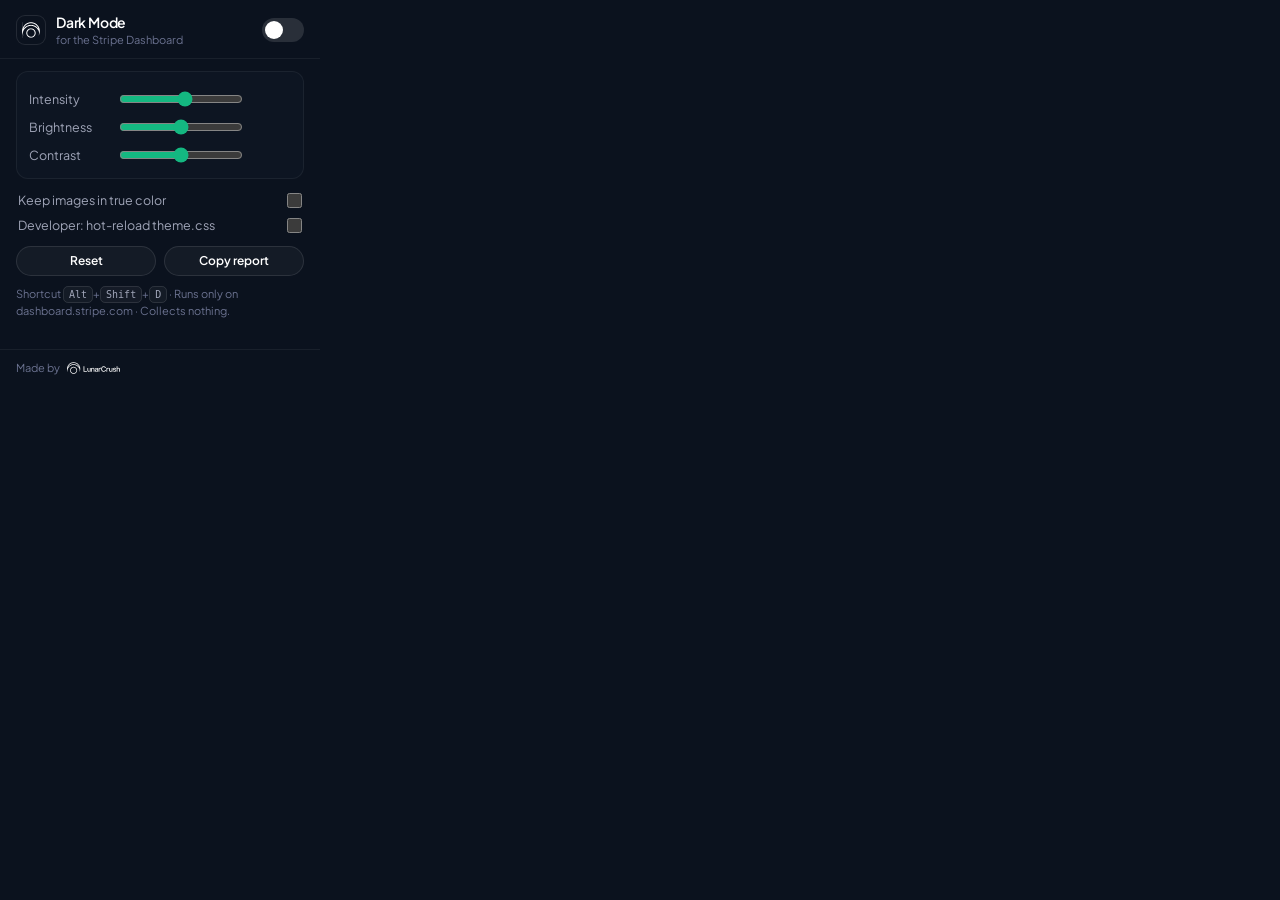
==== popup/popup.html @ 7bce3fa3 "Dark Mode for Stripe Dashboard by LunarCrush v1.0.0 A clean dark theme for dashboard.stripe.com: lum" ====
<!doctype html>
<html><head><meta charset="utf-8"><title>Dark Mode for Stripe Dashboard by LunarCrush</title><link rel="stylesheet" href="popup.css"></head>
<body>
  <header>
    <div class="brand">
      <div class="tile"><img src="lc-mark.svg" alt=""></div>
      <div class="t"><span class="name">Dark Mode</span><span class="sub">for the Stripe Dashboard</span></div>
    </div>
    <label class="switch" title="Toggle dark mode (Alt+Shift+D)"><input type="checkbox" id="enabled"><span class="slider"></span></label>
  </header>
  <main>
    <div class="card">
      <div class="row"><label for="invert">Intensity</label><input type="range" id="invert" min="0.85" max="1" step="0.01"><output id="invert-out"></output></div>
      <div class="row"><label for="brightness">Brightness</label><input type="range" id="brightness" min="0.8" max="1.1" step="0.01"><output id="brightness-out"></output></div>
      <div class="row"><label for="contrast">Contrast</label><input type="range" id="contrast" min="0.9" max="1.2" step="0.01"><output id="contrast-out"></output></div>
    </div>
    <div class="checks">
      <label class="check" for="keepImages"><span>Keep images in true color</span><input type="checkbox" id="keepImages"></label>
      <label class="check" for="dev" title="Unpacked installs: re-read theme.css on every page refresh"><span>Developer: hot-reload theme.css</span><input type="checkbox" id="dev"></label>
    </div>
    <div class="actions">
      <button id="reset" type="button">Reset</button>
      <button id="diag" type="button" title="Copies version, settings, the current route with every Stripe id masked, and a color census of the page to the clipboard. Nothing is sent anywhere; paste it into a bug report.">Copy report</button>
    </div>
    <p class="hint"><a id="feedback" href="#" hidden>Send feedback</a><span id="feedback-sep" hidden> · </span>Shortcut <kbd>Alt</kbd>+<kbd>Shift</kbd>+<kbd>D</kbd> · Runs only on dashboard.stripe.com · Collects nothing.</p>
    <p class="status" id="status"></p>
  </main>
  <footer>
    <a class="made" href="https://lunarcrush.com" target="_blank" rel="noopener">Made by <img src="lc-wordmark.svg" alt="LunarCrush"></a>
    <span class="ver" id="ver"></span>
  </footer>
  <script src="popup.js"></script>
</body></html>
---- popup/popup.css ----
/* Dark Mode for Stripe Dashboard by LunarCrush — popup
 * LunarCrush marketing system: near-black navy canvas, green primary, blue links, Plus Jakarta Sans. */
@font-face { font-family: "Plus Jakarta Sans"; src: url(fonts/PlusJakartaSans-Variable.woff2) format("woff2"); font-weight: 200 800; font-display: swap; }
:root {
  color-scheme: dark;
  --canvas: #0B121E; --card: #0D1522; --card-hi: #101B2C; --surface: rgba(255,255,255,0.04);
  --heading: #FFFFFF; --body: #A0A5B8; --muted: #6B7290;
  --border: rgba(255,255,255,0.06); --border-strong: rgba(255,255,255,0.10);
  --green: #14B881; --green-bright: #4ADE80; --green-tint: rgba(20,184,129,0.16); --blue: #6EA6F8;
}
* { box-sizing: border-box; }
[hidden] { display: none !important; }
html, body { margin: 0; }
body { width: 320px; font: 13px/1.5 "Plus Jakarta Sans", -apple-system, BlinkMacSystemFont, "Segoe UI", Roboto, sans-serif; background: var(--canvas); color: var(--body); -webkit-font-smoothing: antialiased; }
header { display: flex; align-items: center; justify-content: space-between; padding: 14px 16px 12px; border-bottom: 1px solid var(--border); }
.brand { display: flex; align-items: center; gap: 10px; }
.brand .tile { width: 30px; height: 30px; border-radius: 9px; background: #0B121E; border: 1px solid var(--border-strong); display: grid; place-items: center; }
.brand .tile img { width: 18px; height: 16px; display: block; }
.brand .t { display: flex; flex-direction: column; line-height: 1.2; }
.brand .name { color: var(--heading); font-weight: 600; font-size: 14px; letter-spacing: -0.2px; }
.brand .sub { color: var(--muted); font-size: 11px; margin-top: 2px; }
main { padding: 12px 16px 8px; }
.card { background: var(--card); border: 1px solid var(--border); border-radius: 12px; padding: 10px 12px 6px; }
.row { display: grid; grid-template-columns: 78px 1fr 40px; align-items: center; gap: 10px; margin: 6px 0; }
.row label { color: var(--body); font-size: 12.5px; }
.row output { text-align: right; font-variant-numeric: tabular-nums; color: var(--muted); font-size: 12px; }
input[type=range] { width: 100%; accent-color: var(--green); height: 18px; }
.checks { display: flex; flex-direction: column; gap: 6px; margin: 12px 2px 0; }
.check { display: flex; align-items: center; justify-content: space-between; gap: 10px; font-size: 12.5px; color: var(--body); }
.check input { accent-color: var(--green); width: 15px; height: 15px; margin: 0; }
.actions { display: flex; gap: 8px; margin-top: 12px; }
button { flex: 1; padding: 8px 10px; border-radius: 999px; border: 1px solid var(--border-strong); background: var(--surface); color: var(--heading); cursor: pointer; font: 600 12px/1 "Plus Jakarta Sans", -apple-system, sans-serif; transition: border-color .15s ease, background .15s ease, transform .12s cubic-bezier(0.23,1,0.32,1); }
button:hover { border-color: var(--green); background: var(--green-tint); }
button:active { transform: scale(0.97); }
.hint { margin: 10px 0 0; color: var(--muted); font-size: 11px; line-height: 1.5; }
.hint a { color: var(--blue); text-decoration: none; }
.hint a:hover { text-decoration: underline; }
kbd { font: 10px/1 ui-monospace, Menlo, monospace; padding: 2px 5px; border: 1px solid var(--border-strong); border-radius: 5px; background: var(--surface); color: var(--body); }
.status { margin: 6px 0 0; min-height: 16px; font-size: 11px; color: var(--green-bright); }
/* switch */
.switch { position: relative; width: 42px; height: 24px; display: inline-block; flex: none; }
.switch input { opacity: 0; width: 0; height: 0; position: absolute; }
.slider { position: absolute; inset: 0; background: rgba(255,255,255,0.12); border-radius: 24px; transition: background .15s ease; }
.slider:before { content: ""; position: absolute; width: 18px; height: 18px; left: 3px; top: 3px; background: #fff; border-radius: 50%; transition: transform .15s cubic-bezier(0.23,1,0.32,1); }
.switch input:checked + .slider { background: var(--green); }
.switch input:checked + .slider:before { transform: translateX(18px); }
.switch input:focus-visible + .slider { outline: 2px solid var(--blue); outline-offset: 2px; }
/* footer */
footer { display: flex; align-items: center; justify-content: space-between; padding: 10px 16px 12px; border-top: 1px solid var(--border); }
.made { display: inline-flex; align-items: center; gap: 7px; color: var(--muted); font-size: 11px; text-decoration: none; }
.made img { height: 14px; width: auto; display: block; opacity: .95; }
.made:hover { color: var(--body); }
.made:hover img { opacity: 1; }
.ver { color: var(--muted); font-size: 11px; font-variant-numeric: tabular-nums; }
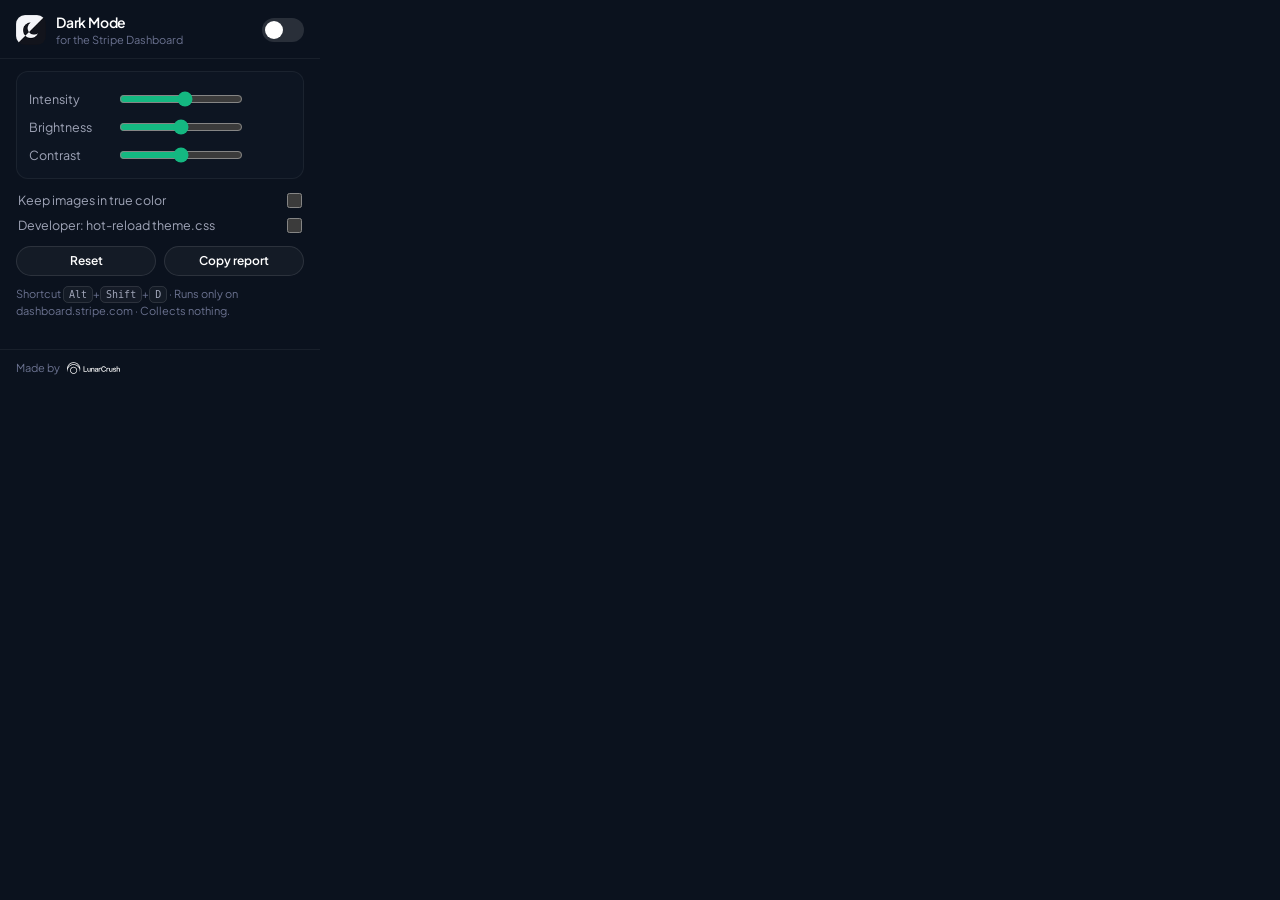
==== commit 76111608: "v1.0.1: the extension's own icon A crescent that inverts across a light/dark split (icons/icon.svg) " ====
--- a/popup/popup.html
+++ b/popup/popup.html
@@ -3,7 +3,7 @@
 <body>
   <header>
     <div class="brand">
-      <div class="tile"><img src="lc-mark.svg" alt=""></div>
+      <img class="appicon" src="../icons/icon48.png" width="30" height="30" alt="">
       <div class="t"><span class="name">Dark Mode</span><span class="sub">for the Stripe Dashboard</span></div>
     </div>
     <label class="switch" title="Toggle dark mode (Alt+Shift+D)"><input type="checkbox" id="enabled"><span class="slider"></span></label>
--- a/popup/popup.css
+++ b/popup/popup.css
@@ -14,8 +14,7 @@
 body { width: 320px; font: 13px/1.5 "Plus Jakarta Sans", -apple-system, BlinkMacSystemFont, "Segoe UI", Roboto, sans-serif; background: var(--canvas); color: var(--body); -webkit-font-smoothing: antialiased; }
 header { display: flex; align-items: center; justify-content: space-between; padding: 14px 16px 12px; border-bottom: 1px solid var(--border); }
 .brand { display: flex; align-items: center; gap: 10px; }
-.brand .tile { width: 30px; height: 30px; border-radius: 9px; background: #0B121E; border: 1px solid var(--border-strong); display: grid; place-items: center; }
-.brand .tile img { width: 18px; height: 16px; display: block; }
+.brand .appicon { width: 30px; height: 30px; border-radius: 9px; display: block; }
 .brand .t { display: flex; flex-direction: column; line-height: 1.2; }
 .brand .name { color: var(--heading); font-weight: 600; font-size: 14px; letter-spacing: -0.2px; }
 .brand .sub { color: var(--muted); font-size: 11px; margin-top: 2px; }
